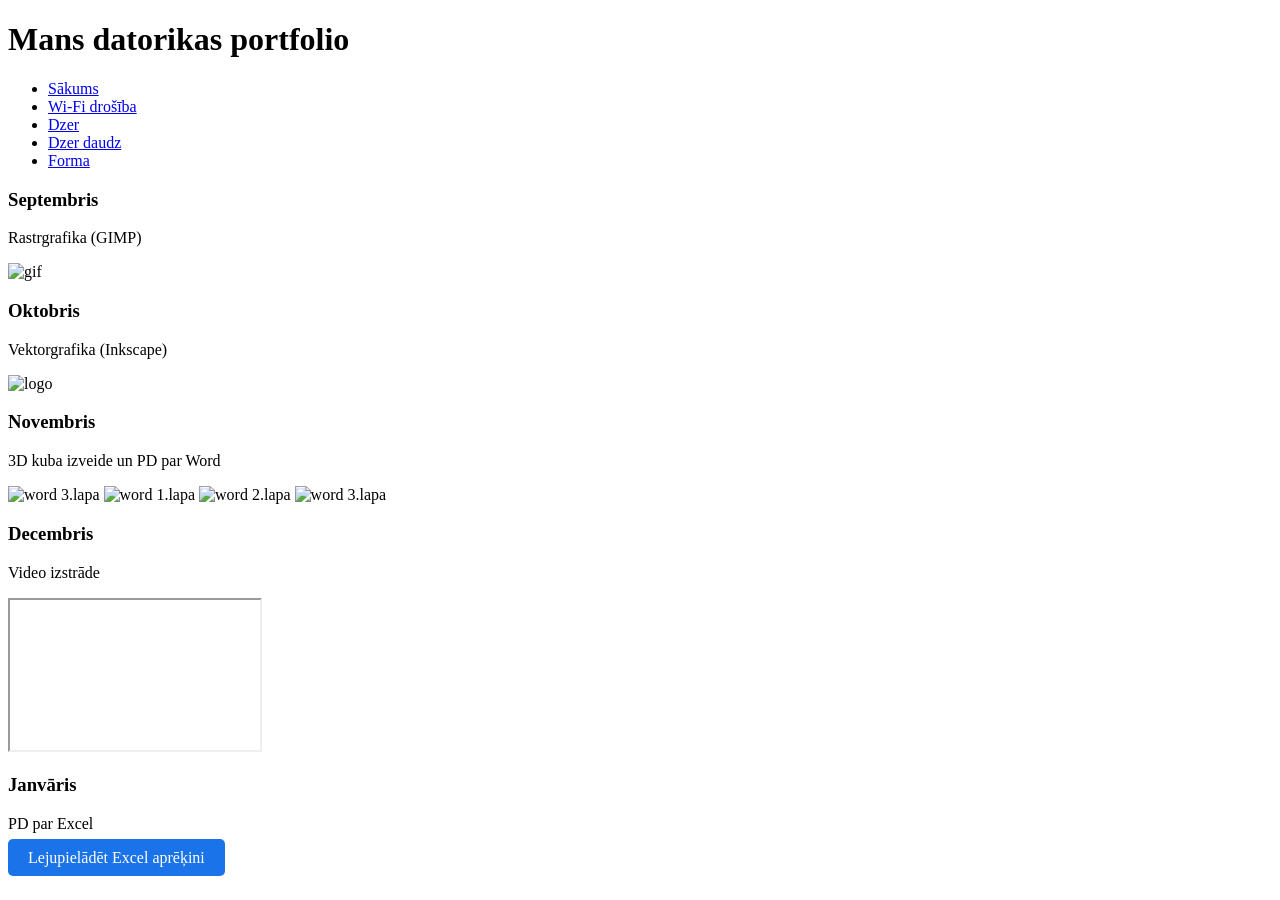
==== index.html @ 13b3e9d3 "" ====
<!DOCTYPE html>
<html lang="lv">
<head>
<meta charset="UTF-8">
<meta name="viewport" content="width=device-width, initial-scale=1.0">
<title>Mans datorikas portfolio</title>
<link rel="stylesheet" href="css/newcss.css">

</head>
<body style="background-image:url('images/bg.jpg');">

<header>
    <h1>Mans datorikas portfolio</h1>
    <nav class="horizontal-nav">
        <ul>
            <li><a href="index.html">Sākums</a></li>
            <li><a href="otrais.html">Wi-Fi drošība</a></li>
            <li><a href="dzer.html">Dzer</a></li>
            <li><a href="dzerdaudz.html">Dzer daudz</a></li>
            <li><a href="forma.html">Forma</a></li>
        </ul>
    </nav>
</header>

<main>
<div class="timeline">
    <section class="timeline-container left">
        <div class="content">
            <h3>Septembris</h3>
            <p>Rastrgrafika (GIMP)</p>
            <img src="images/gif.gif" width="250" alt="gif">
        </div>
    </section>

    <section class="timeline-container right">
        <div class="content">
            <h3>Oktobris</h3>
            <p>Vektorgrafika (Inkscape)</p>
            <img src="images/logo.png" width="200" alt="logo">
        </div>
    </section>

    <section class="timeline-container left">
        <div class="content">
            <h3>Novembris</h3>
            <p>3D kuba izveide un PD par Word</p>
            <img src="images/tinkercad.png" height="250" alt="word 3.lapa">
            <img src="images/word1.png" height="250" alt="word 1.lapa">
            <img src="images/word2.png" height="250" alt="word 2.lapa">
            <img src="images/word3.png" height="250" alt="word 3.lapa">
        </div>
    </section>

    <section class="timeline-container right">
        <div class="content">
            <h3>Decembris</h3>
            <p>Video izstrāde</p>
            <iframe width="250" src="https://www.youtube.com/embed/1aHmJi99iUU" title="YouTube video player" allowfullscreen></iframe>
        </div>
    </section>
    <section class="timeline-container left">
        <div class="content">
            <h3>Janvāris</h3>
            <p>PD par Excel</p>
            <a href="aprekini.xlsx" download style="padding:10px 20px; background-color:#1a73e8; color:white; text-decoration:none; border-radius:5px;">Lejupielādēt Excel aprēķini</a>
        </div>
    </section>
</div>
</main>

</body>
</html>
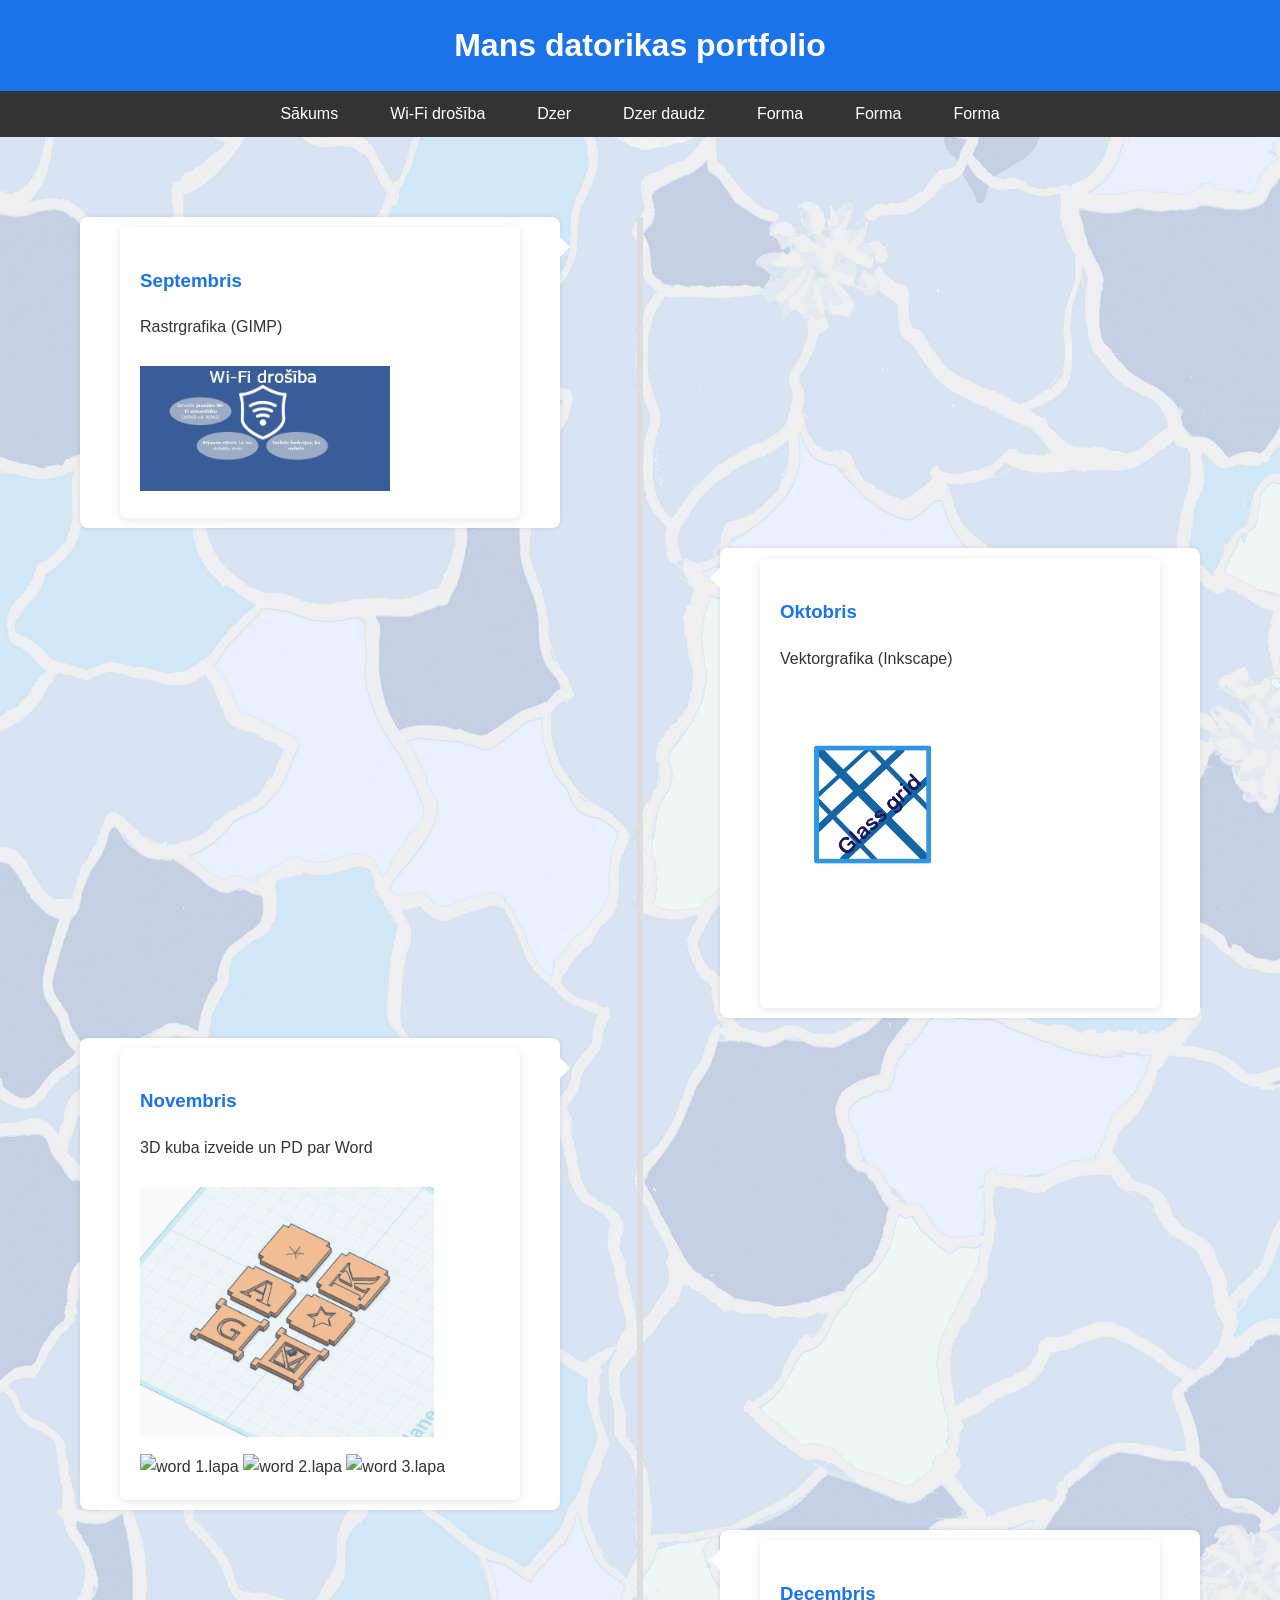
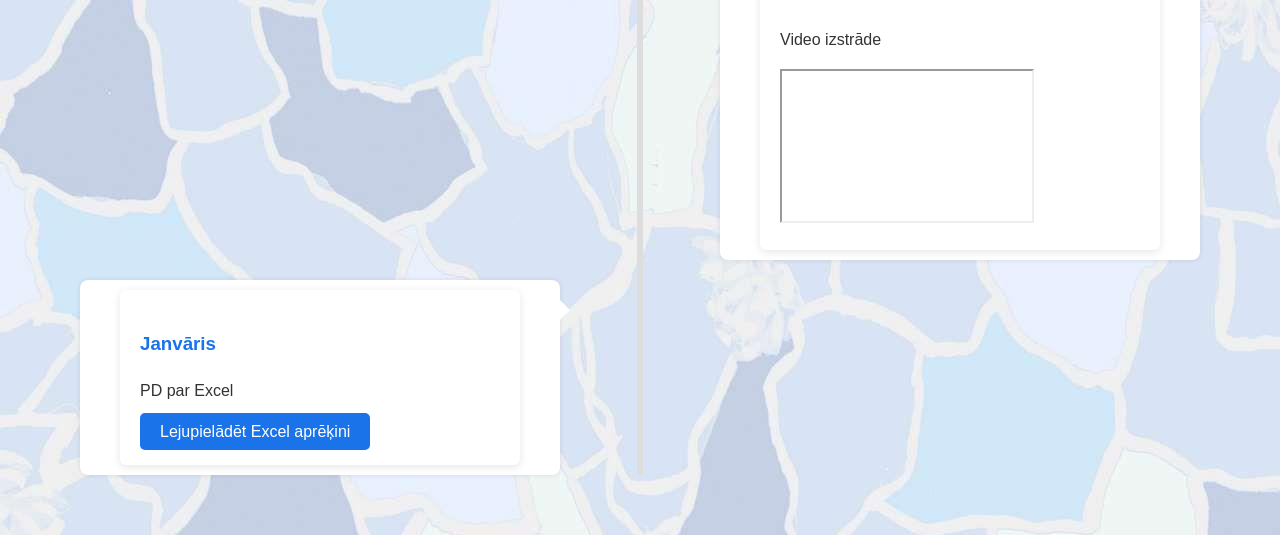
==== commit 42f6dbf0: "Update index.html" ====
--- a/index.html
+++ b/index.html
@@ -18,6 +18,8 @@
             <li><a href="dzer.html">Dzer</a></li>
             <li><a href="dzerdaudz.html">Dzer daudz</a></li>
             <li><a href="forma.html">Forma</a></li>
+            <li><a href="skola.html">Forma</a></li>
+            <li><a href="baiti.html">Forma</a></li>
         </ul>
     </nav>
 </header>
@@ -69,4 +71,4 @@
 </main>
 
 </body>
-</html>+</html>
--- a/css/newcss.css
+++ b/css/newcss.css
@@ -0,0 +1,177 @@
+body {
+    font-family: Arial, sans-serif;
+    margin: 0;
+    padding: 0;
+    background-color: lightblue;
+    color: #333;
+    line-height: 1.6;
+
+    /* Attēls */
+    background-image: url("public_html/images/bg.jpg");
+
+    /* Atkārto horizontāli un vertikāli */
+    background-repeat: repeat;
+    
+    background-position: top left;
+    
+    background-size: auto;
+}
+
+/* Header */
+header {
+    width: 100%;
+    position: sticky;
+    top: 0;
+    z-index: 1000;
+}
+
+/* Virsraksts */
+header h1 {
+    margin: 0;
+    padding: 20px;
+    background-color: #1a73e8;
+    color: white;
+    text-align: center;
+    box-shadow: 0 2px 5px rgba(0,0,0,0.2);
+}
+
+/* Navigācija */
+nav.horizontal-nav {
+    width: 100%;
+    background-color: #333;
+}
+
+nav.horizontal-nav ul {
+    list-style: none;
+    margin: 0;
+    padding: 0;
+    display: flex;
+    justify-content: center;
+}
+
+nav.horizontal-nav ul li {
+    margin: 0 10px;
+}
+
+nav.horizontal-nav ul li a {
+    display: block;
+    color: white;
+    padding: 10px 16px;
+    text-decoration: none;
+}
+
+nav.horizontal-nav ul li a:hover {
+    background-color: #111;
+}
+
+/* Saturs */
+main {
+    padding: 20px;
+    margin-top: 20px;
+}
+
+/* Timeline stils */
+.timeline {
+    position: relative;
+    max-width: 800px;
+    margin: 40px auto;
+}
+
+.timeline::after {
+    content: '';
+    position: absolute;
+    width: 6px;
+    background-color: #ddd;
+    top: 0;
+    bottom: 0;
+    left: 50%;
+    margin-left: -3px;
+}
+
+.timeline-container {
+    padding: 10px 40px;
+    position: relative;
+    width: 50%;
+}
+
+.left { left: -40%; }
+.right { left: 40%; }
+
+.left::before, .right::before {
+    content: "";
+    position: absolute;
+    top: 20px;
+    width: 0;
+    height: 0;
+    border: medium solid white;
+}
+
+.left::before {
+    right: -10px;
+    border-width: 10px 0 10px 10px;
+    border-color: transparent transparent transparent white;
+}
+
+.right::before {
+    left: -10px;
+    border-width: 10px 10px 10px 0;
+    border-color: transparent white transparent transparent;
+}
+
+.content {
+    padding: 20px;
+    background-color: white;
+    border-radius: 6px;
+    box-shadow: 0 2px 8px rgba(0,0,0,0.1);
+}
+
+h1, h2, h3 { color: #1a73e8; }
+
+section {
+    background: white;
+    padding: 15px;
+    margin-bottom: 20px;
+    border-radius: 8px;
+    box-shadow: 0 0 5px rgba(0,0,0,0.1);
+    max-width: 800px;
+    margin-left: auto;
+    margin-right: auto;
+}
+
+section img { margin-top: 10px; }
+
+@media screen and (max-width: 800px) {
+    .timeline-container {
+        width: 100%;
+        padding-left: 20px;
+        padding-right: 20px;
+        left: 0 !important;
+    }
+}
+/* Vertikālā izvēlne */
+nav.vertical-nav {
+    width: 200px;
+    position: fixed;
+    top: 140px; /* zem header + horizontal nav */
+    left: 0;
+    background-color: #006699;
+    padding-top: 20px;
+    height: 100%;
+}
+
+nav.vertical-nav ul {
+    list-style: none;
+    margin: 0;
+    padding: 0;
+}
+
+nav.vertical-nav ul li a {
+    display: block;
+    color: white;
+    padding: 12px 20px;
+    text-decoration: none;
+}
+
+nav.vertical-nav ul li a:hover {
+    background-color: #004466;
+}
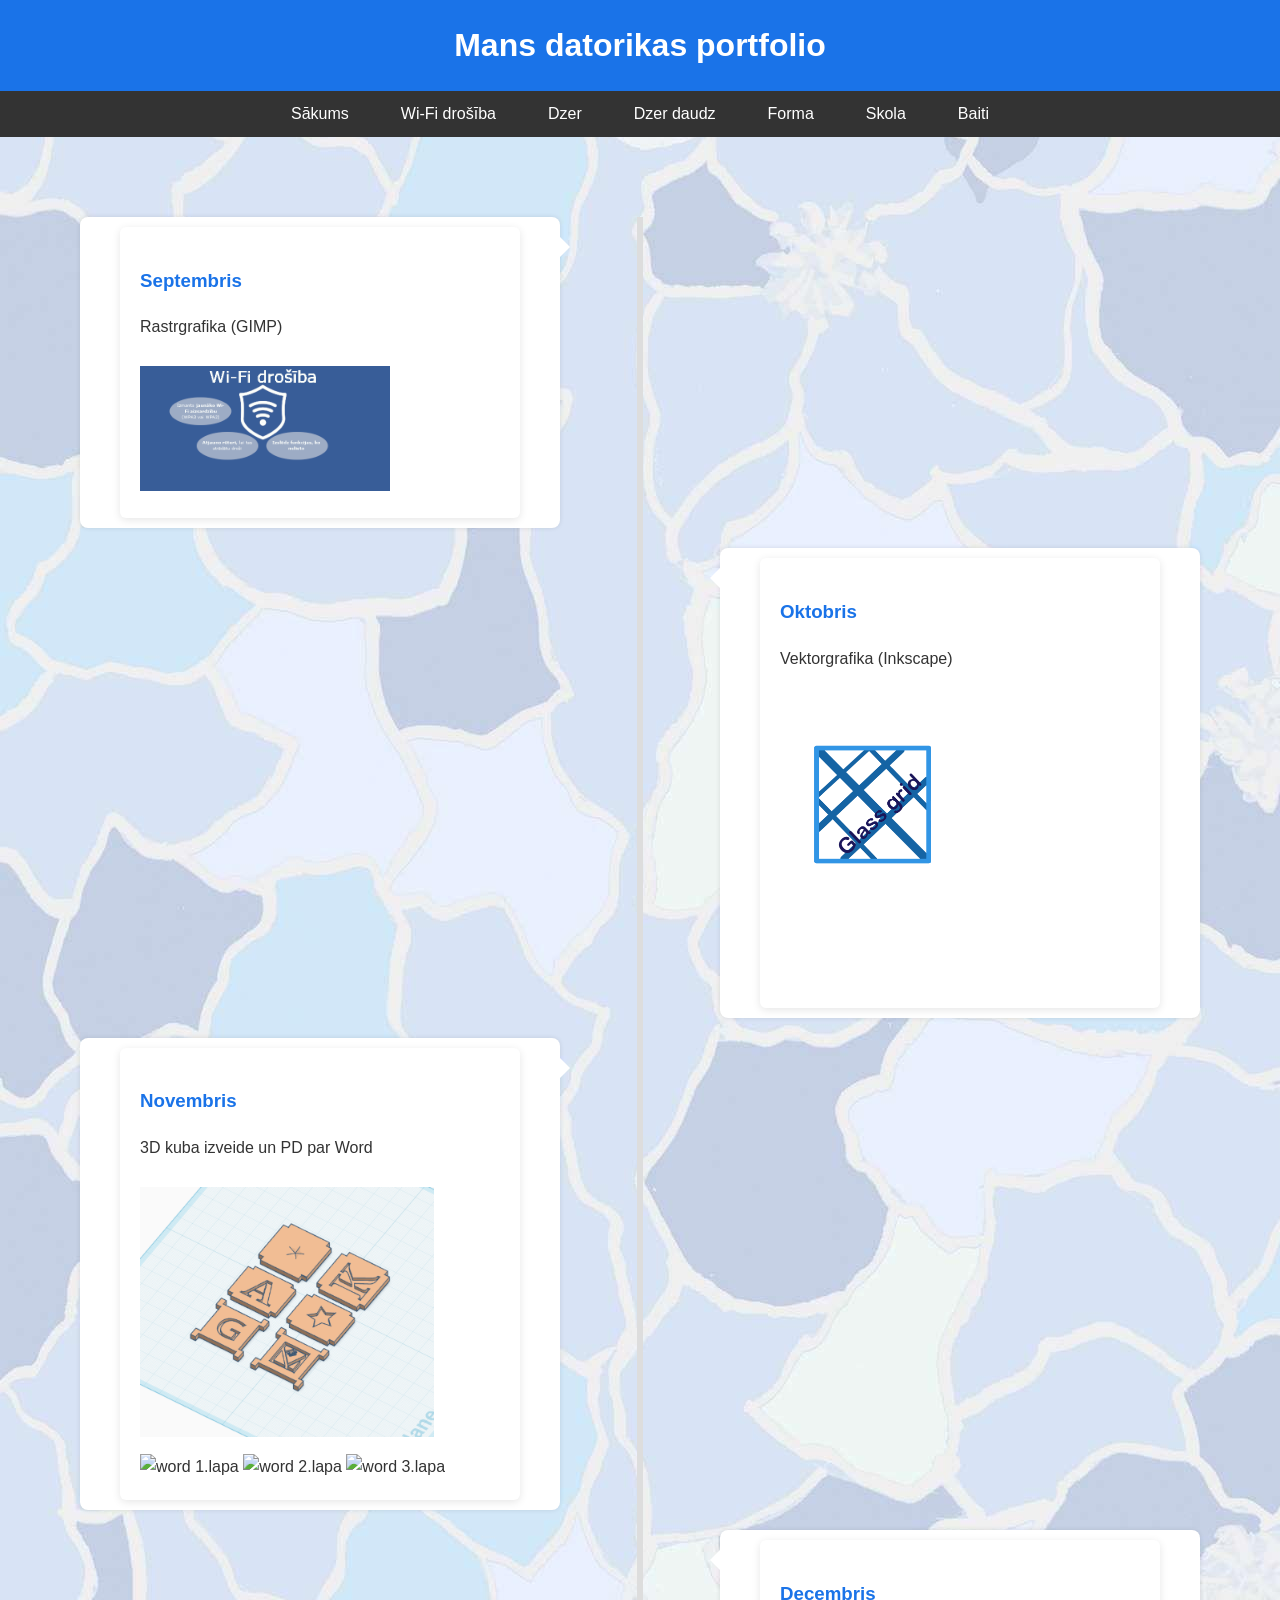
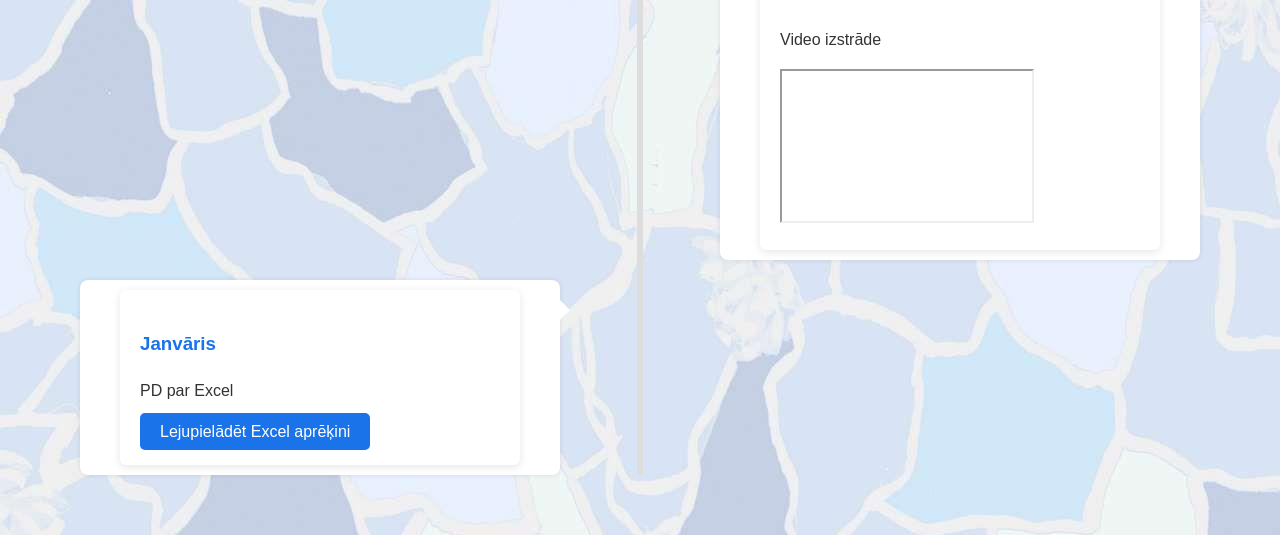
==== commit a5287377: "Update index.html" ====
--- a/index.html
+++ b/index.html
@@ -18,8 +18,8 @@
             <li><a href="dzer.html">Dzer</a></li>
             <li><a href="dzerdaudz.html">Dzer daudz</a></li>
             <li><a href="forma.html">Forma</a></li>
-            <li><a href="skola.html">Forma</a></li>
-            <li><a href="baiti.html">Forma</a></li>
+            <li><a href="skola.html">Skola</a></li>
+            <li><a href="baiti.html">Baiti</a></li>
         </ul>
     </nav>
 </header>
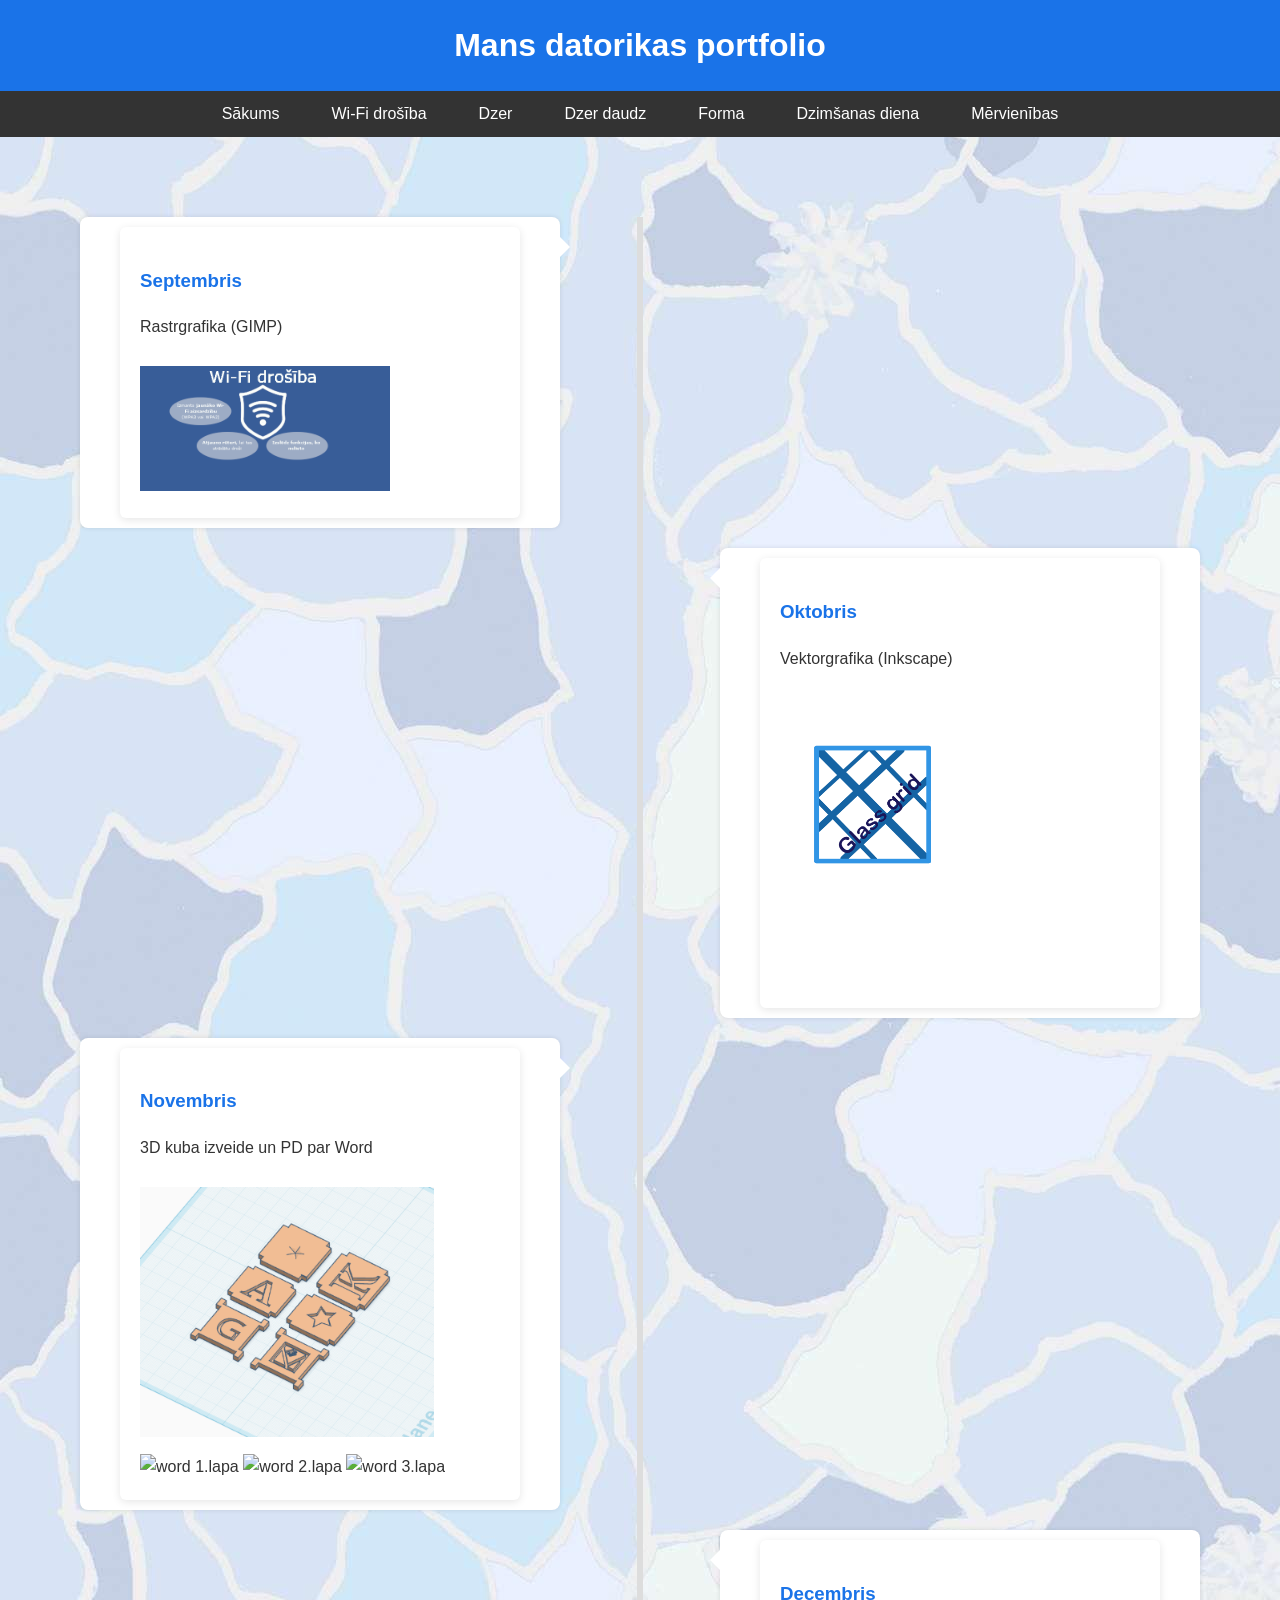
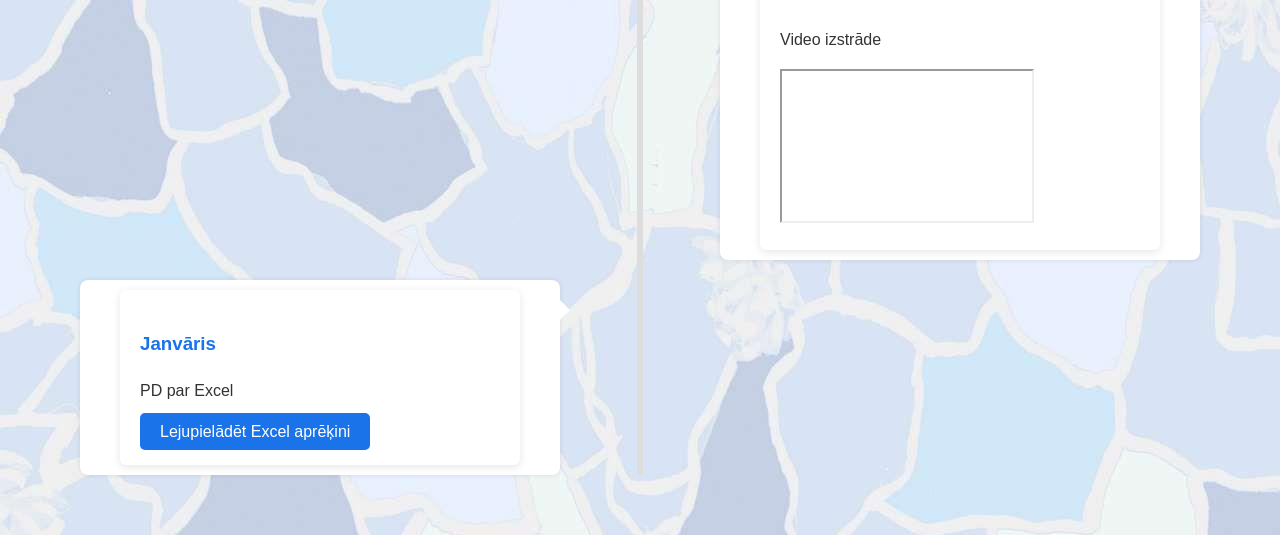
==== commit 707b34f6: "Update index.html" ====
--- a/index.html
+++ b/index.html
@@ -18,8 +18,8 @@
             <li><a href="dzer.html">Dzer</a></li>
             <li><a href="dzerdaudz.html">Dzer daudz</a></li>
             <li><a href="forma.html">Forma</a></li>
-            <li><a href="skola.html">Skola</a></li>
-            <li><a href="baiti.html">Baiti</a></li>
+            <li><a href="dzd.html">Dzimšanas diena</a></li>
+            <li><a href="mervienibas.html">Mērvienības</a></li>
         </ul>
     </nav>
 </header>
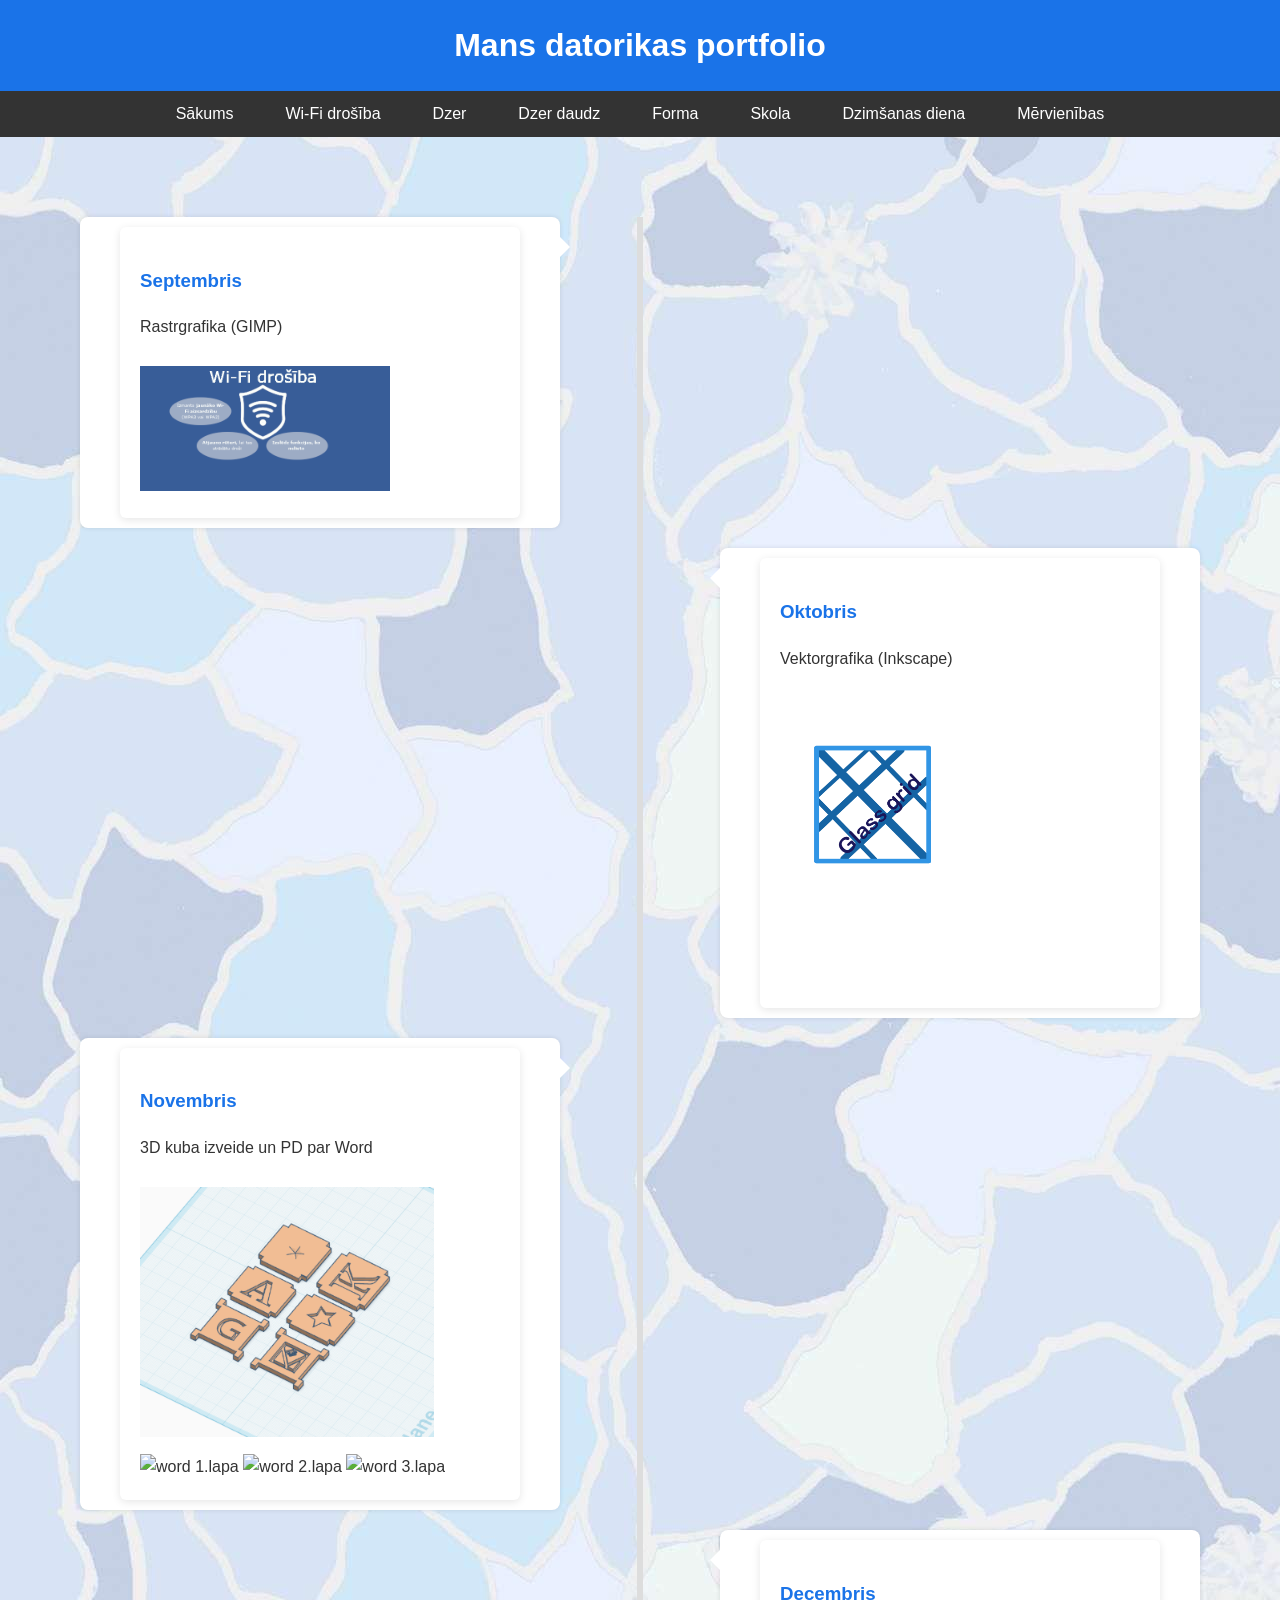
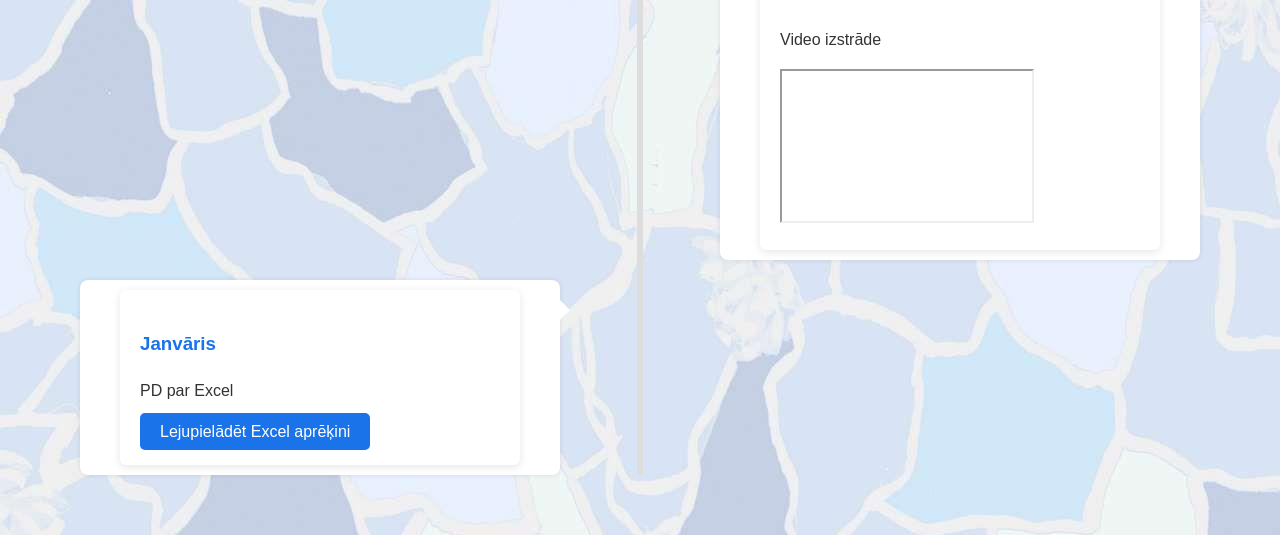
==== commit f9939941: "Update index.html" ====
--- a/index.html
+++ b/index.html
@@ -18,6 +18,7 @@
             <li><a href="dzer.html">Dzer</a></li>
             <li><a href="dzerdaudz.html">Dzer daudz</a></li>
             <li><a href="forma.html">Forma</a></li>
+            <li><a href="skola.html">Skola</a></li>
             <li><a href="dzd.html">Dzimšanas diena</a></li>
             <li><a href="mervienibas.html">Mērvienības</a></li>
         </ul>
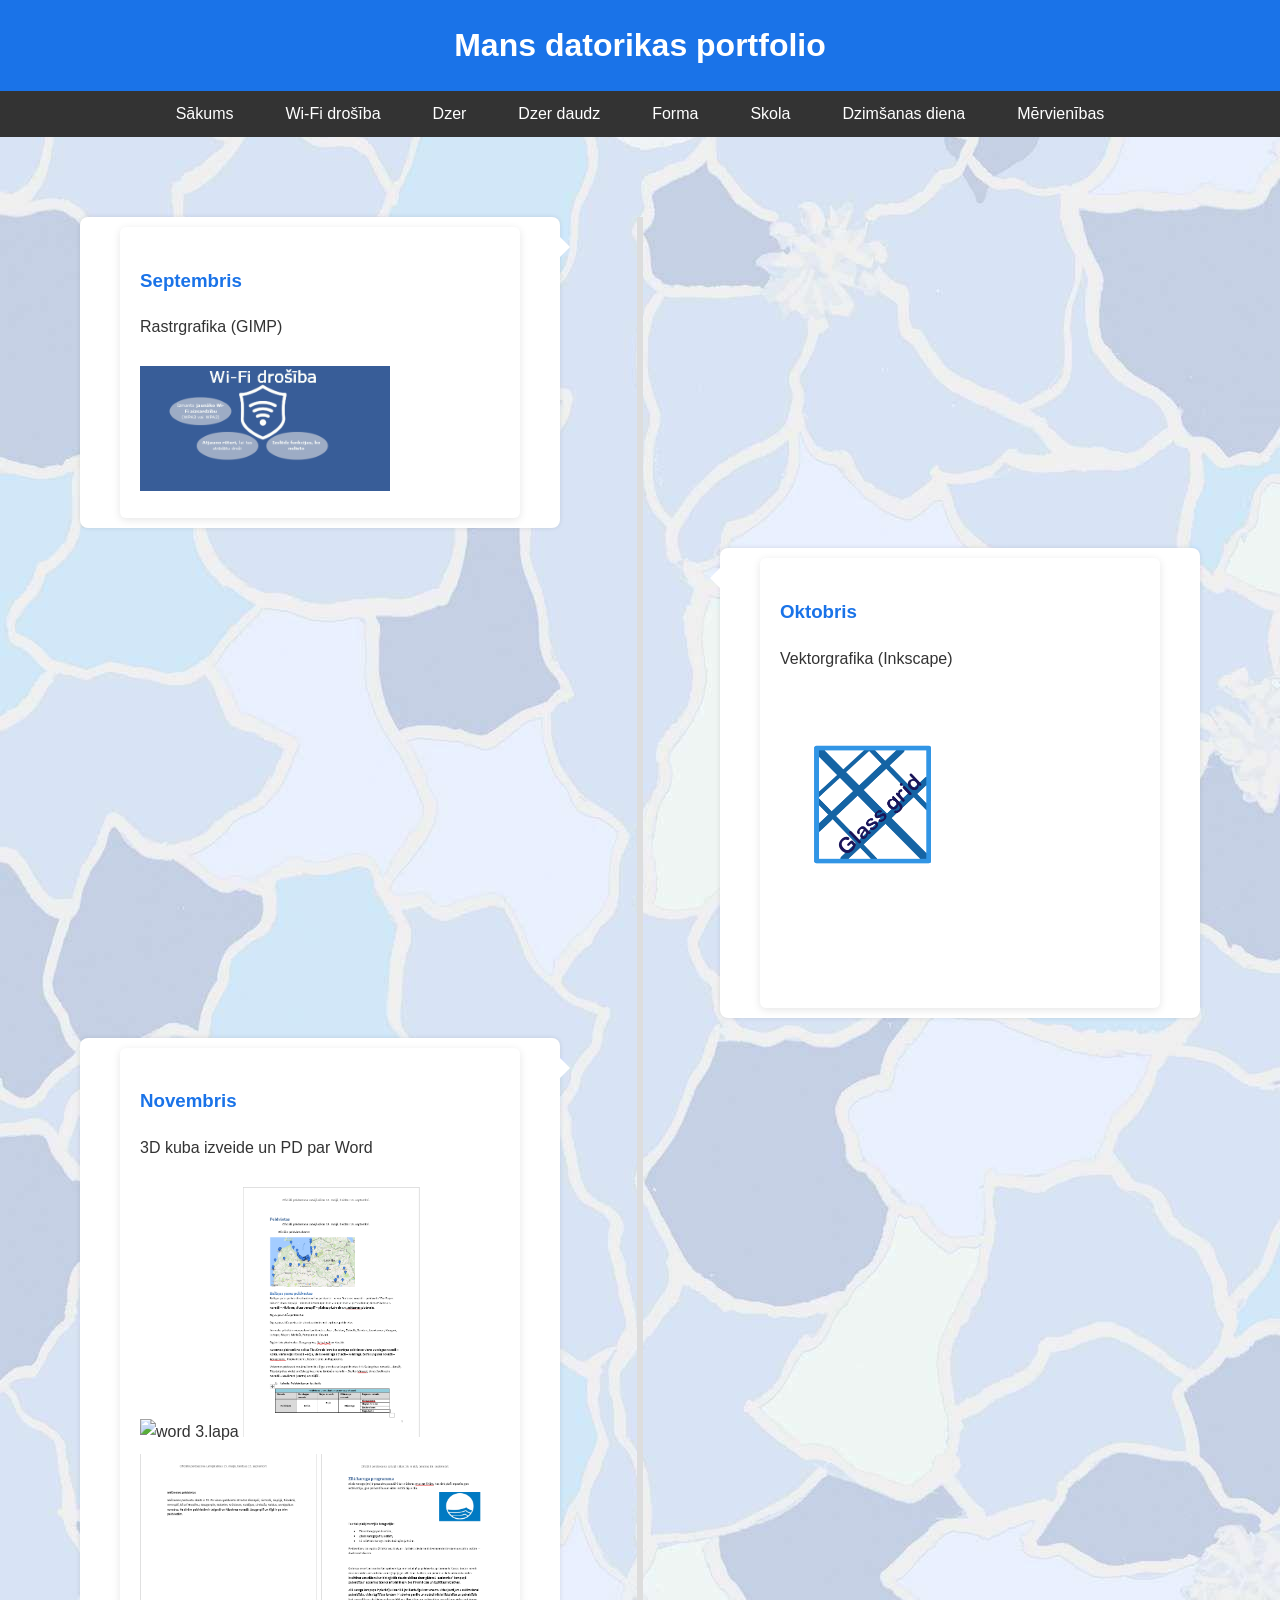
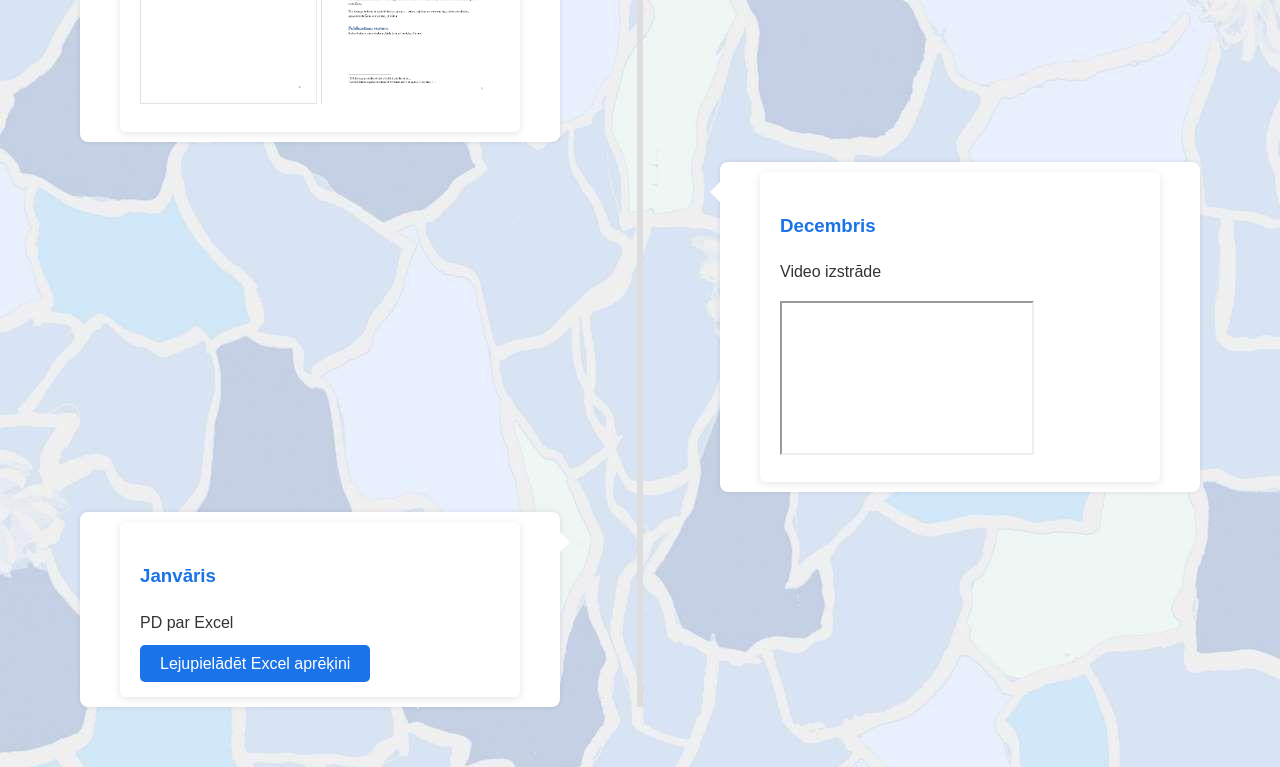
==== commit c247e6b3: "Update index.html" ====
--- a/index.html
+++ b/index.html
@@ -47,10 +47,10 @@
         <div class="content">
             <h3>Novembris</h3>
             <p>3D kuba izveide un PD par Word</p>
-            <img src="images/tinkercad.png" height="250" alt="word 3.lapa">
-            <img src="images/word1.png" height="250" alt="word 1.lapa">
-            <img src="images/word2.png" height="250" alt="word 2.lapa">
-            <img src="images/word3.png" height="250" alt="word 3.lapa">
+            <img src="images/tinkercad.PNG" height="250" alt="word 3.lapa">
+            <img src="images/word1.PNG" height="250" alt="word 1.lapa">
+            <img src="images/word2.PNG" height="250" alt="word 2.lapa">
+            <img src="images/word3.PNG" height="250" alt="word 3.lapa">
         </div>
     </section>
 
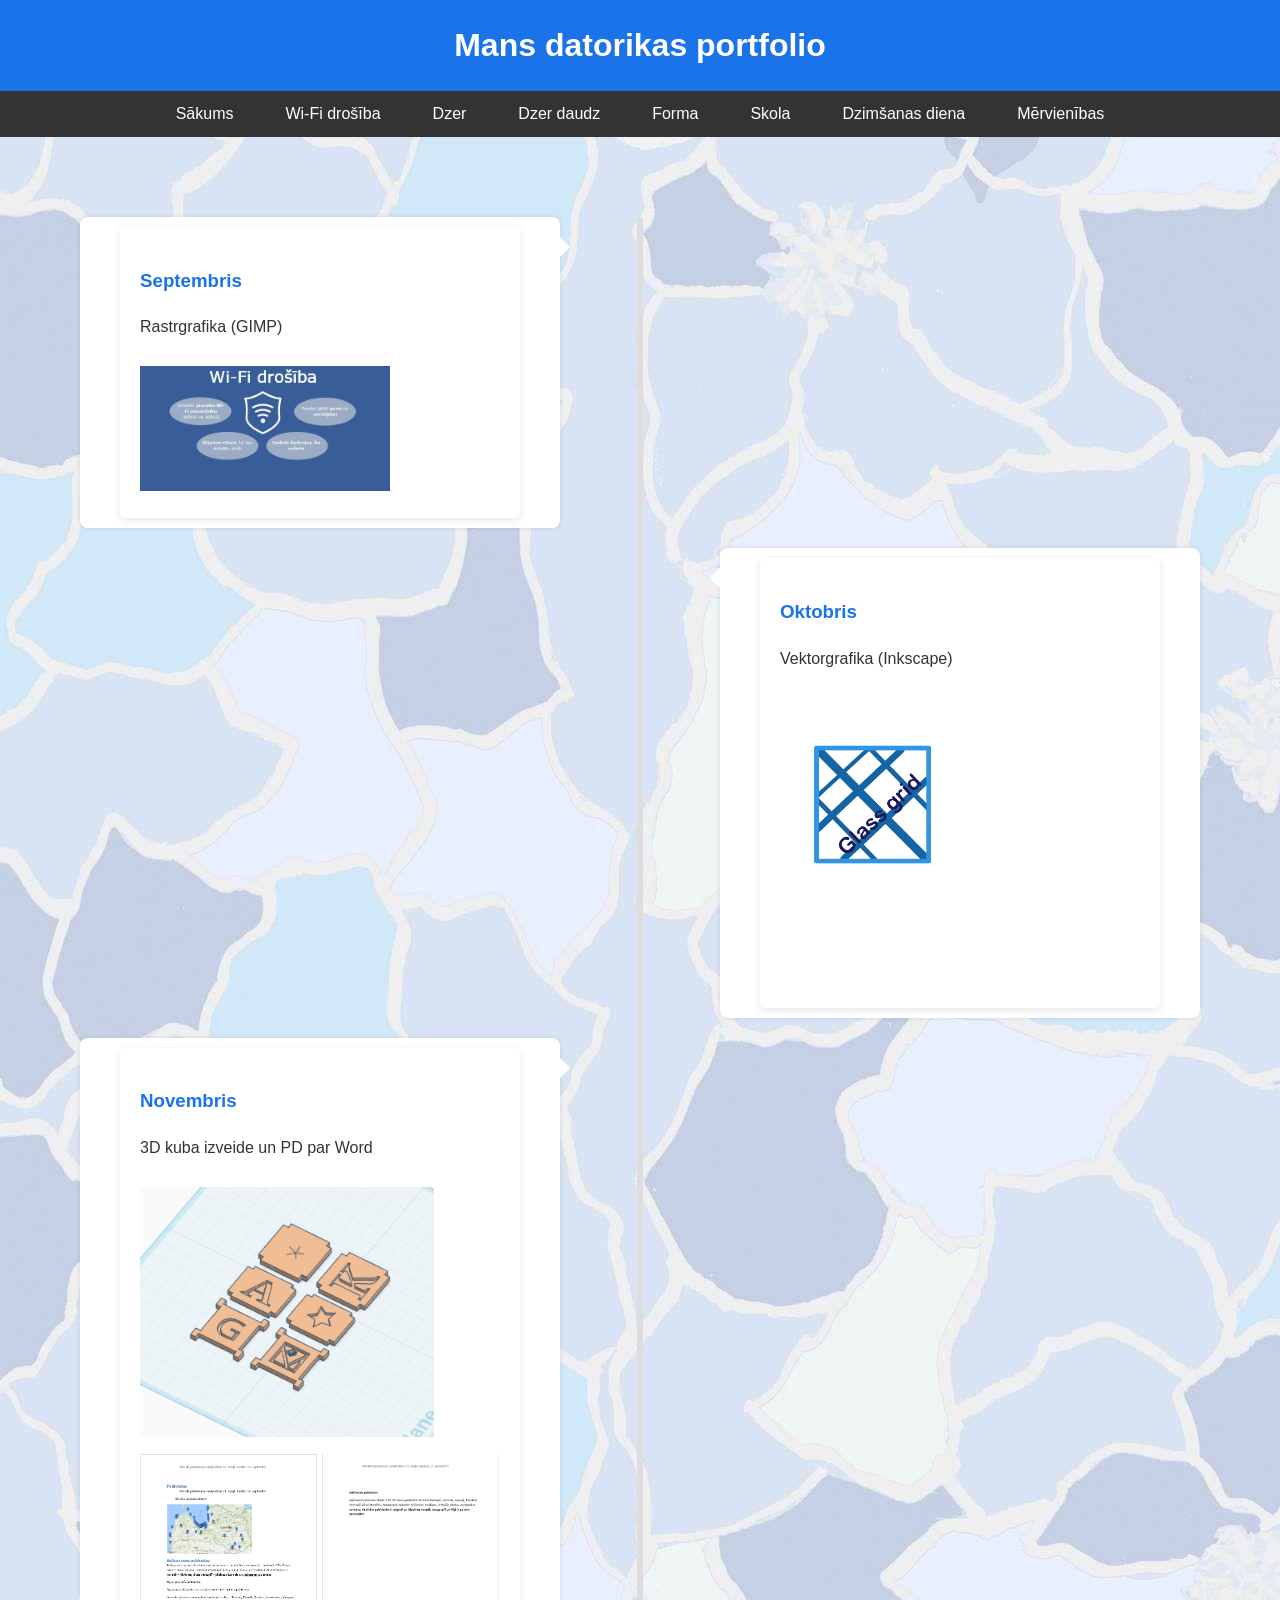
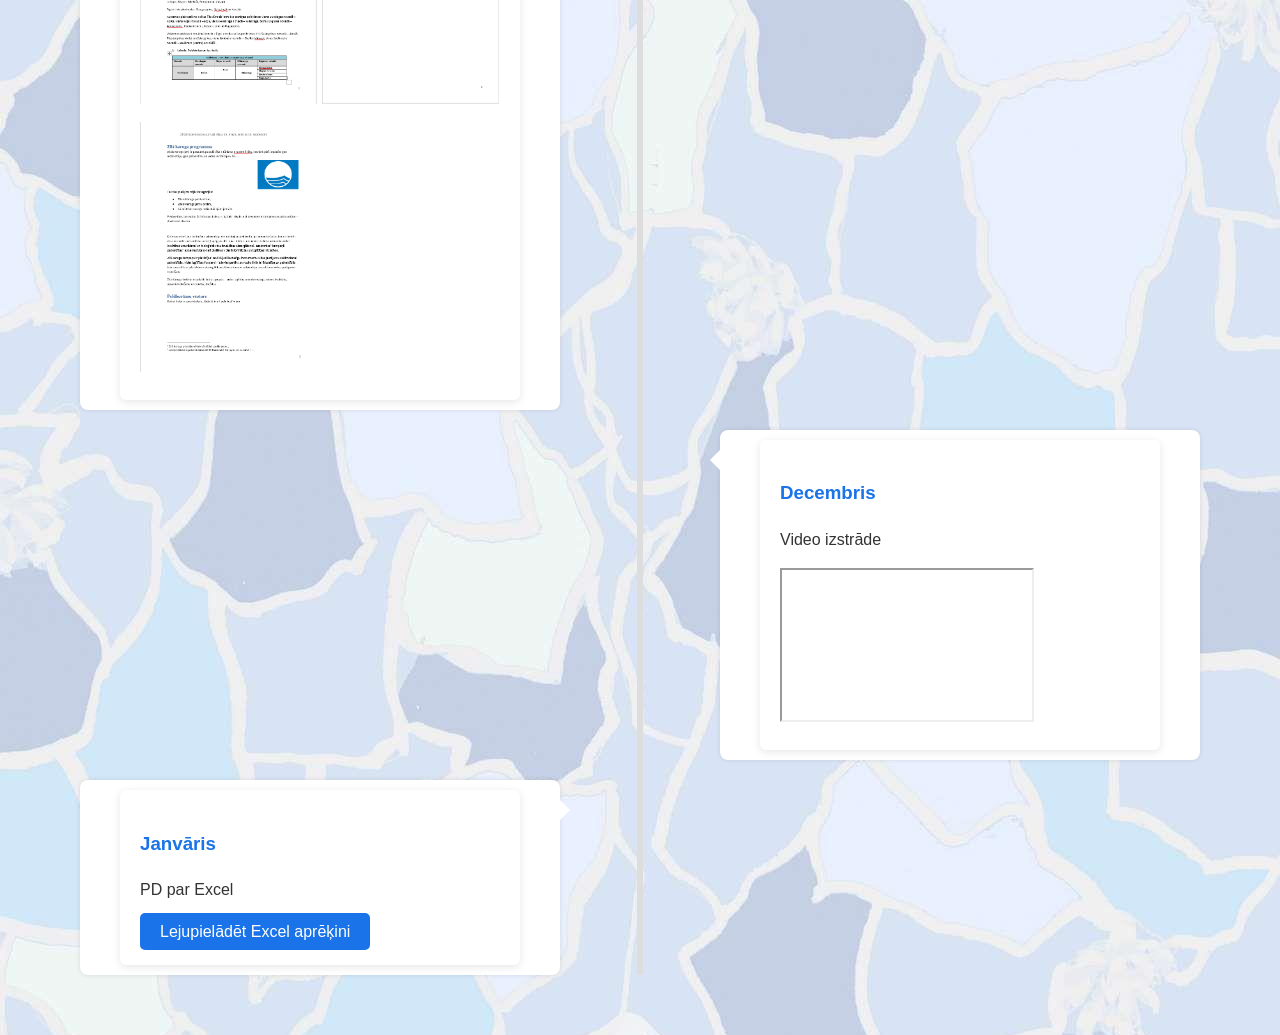
==== commit b3ddb01a: "Update index.html" ====
--- a/index.html
+++ b/index.html
@@ -47,10 +47,10 @@
         <div class="content">
             <h3>Novembris</h3>
             <p>3D kuba izveide un PD par Word</p>
-            <img src="images/tinkercad.PNG" height="250" alt="word 3.lapa">
-            <img src="images/word1.PNG" height="250" alt="word 1.lapa">
-            <img src="images/word2.PNG" height="250" alt="word 2.lapa">
-            <img src="images/word3.PNG" height="250" alt="word 3.lapa">
+            <img src="images/tinkercad.png" height="250" alt="word 3.lapa">
+            <img src="images/word1.png" height="250" alt="word 1.lapa">
+            <img src="images/word2.png" height="250" alt="word 2.lapa">
+            <img src="images/word3.png" height="250" alt="word 3.lapa">
         </div>
     </section>
 
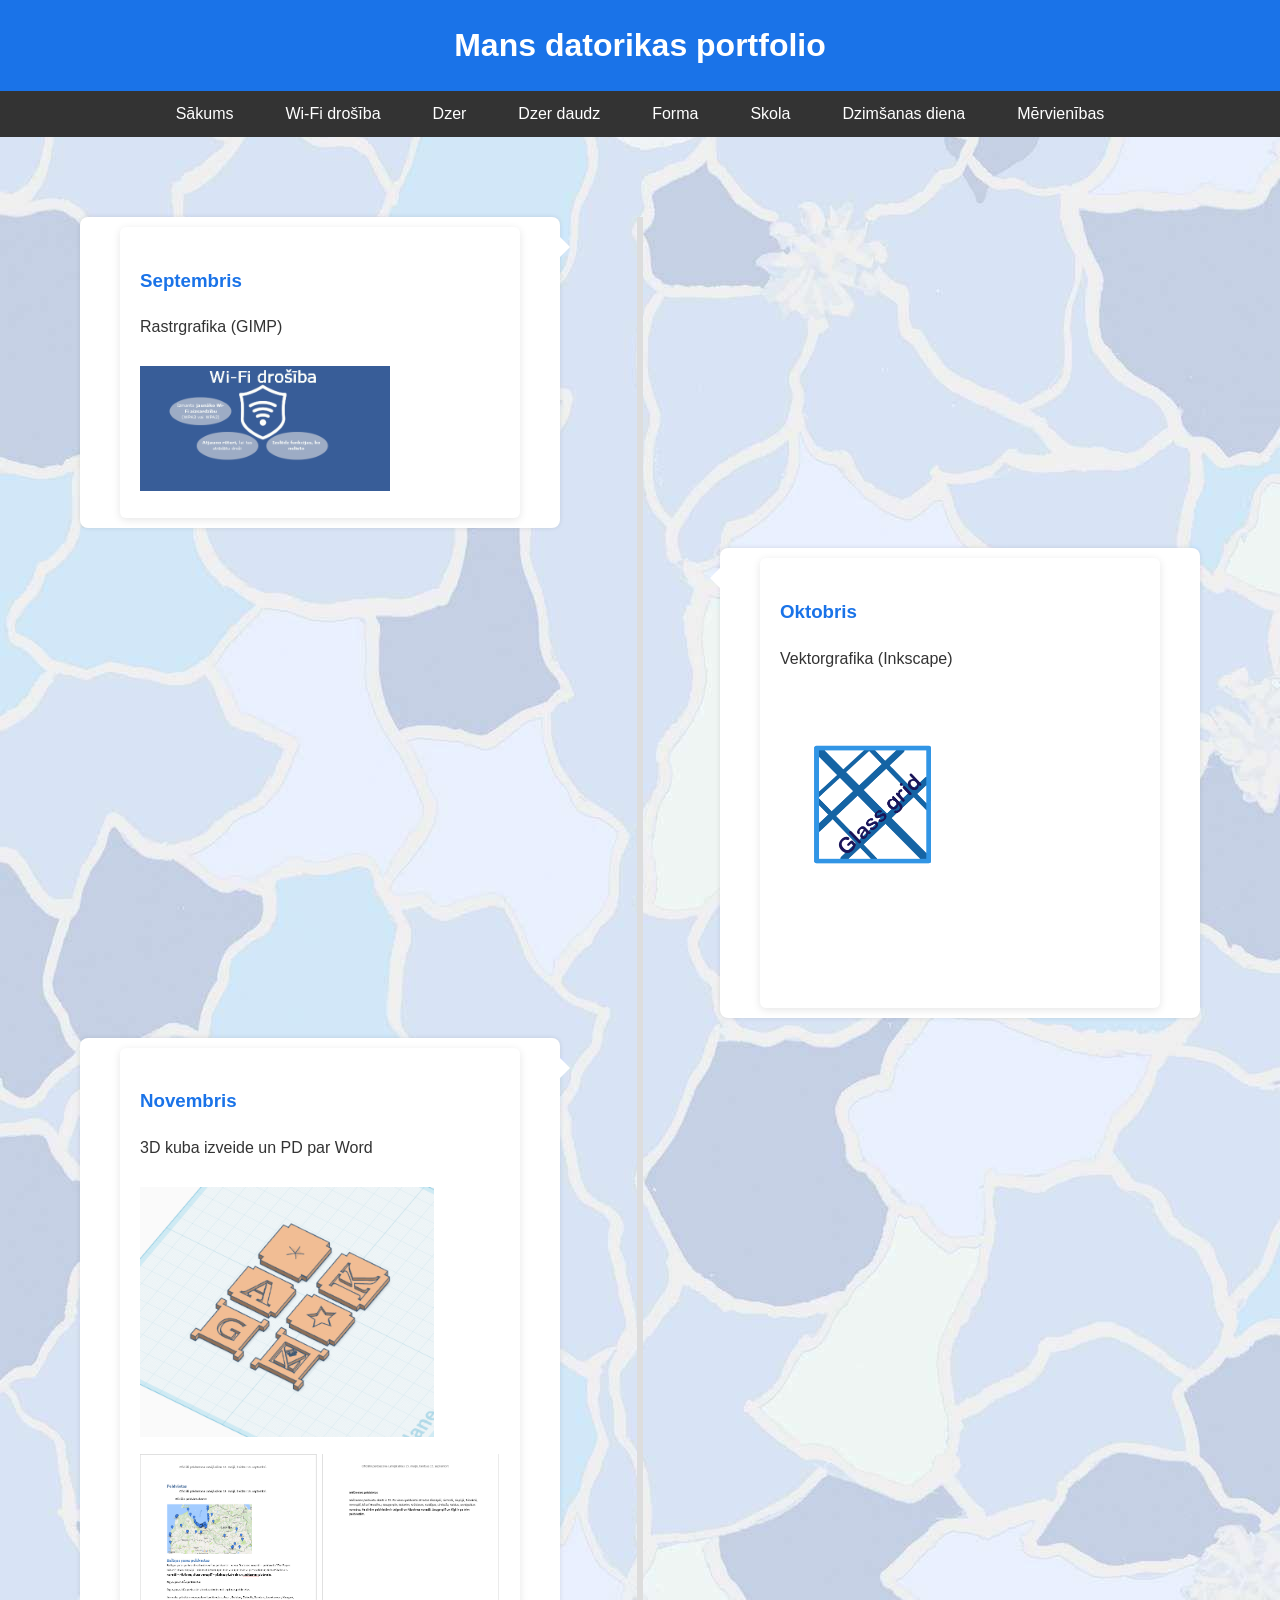
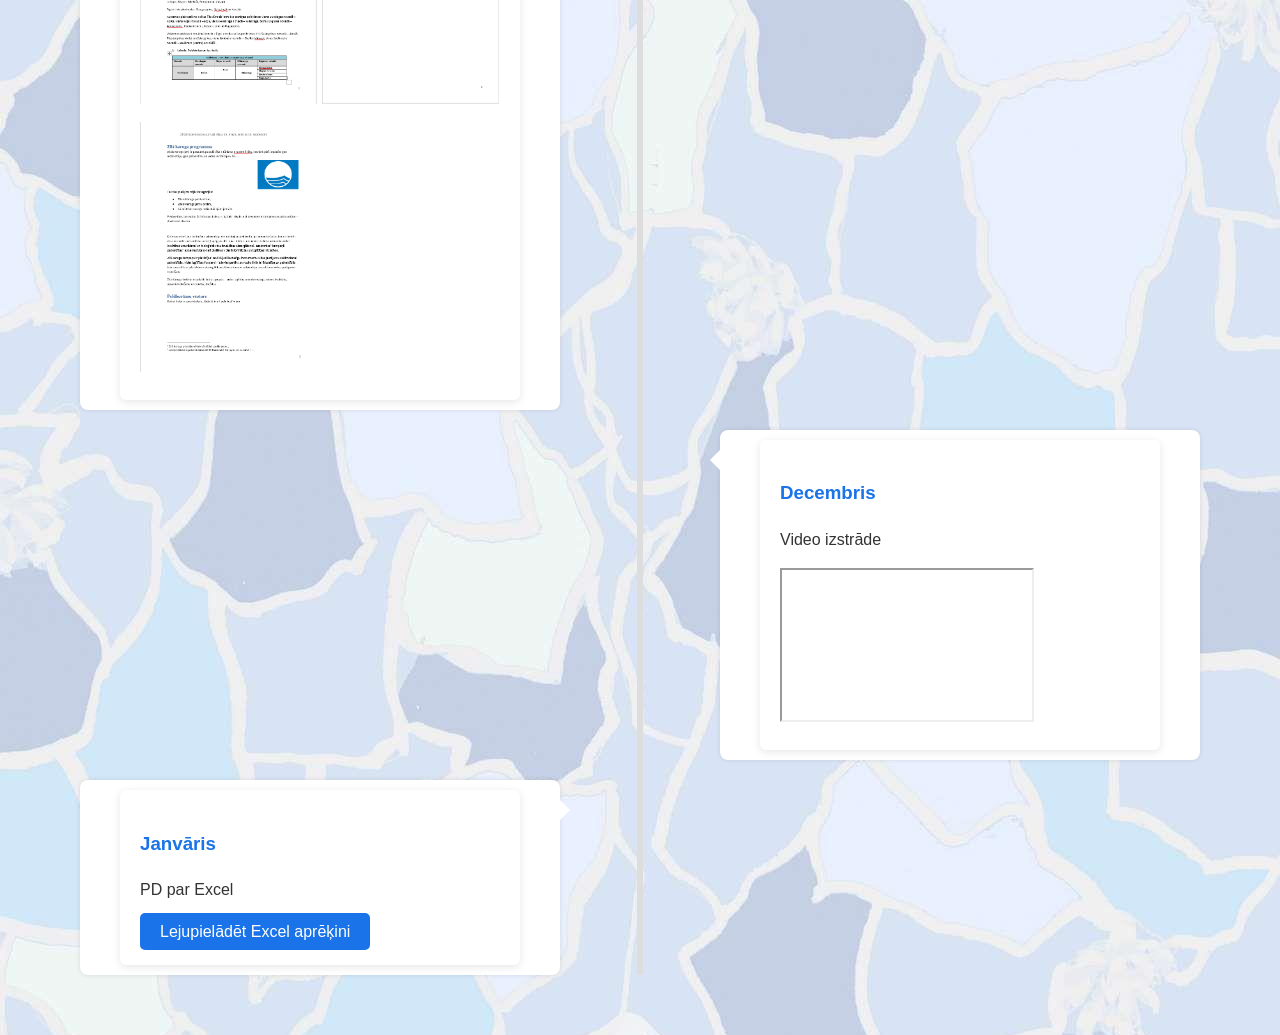
==== commit 1b691f61: "Update index.html" ====
--- a/index.html
+++ b/index.html
@@ -47,7 +47,7 @@
         <div class="content">
             <h3>Novembris</h3>
             <p>3D kuba izveide un PD par Word</p>
-            <img src="images/tinkercad.png" height="250" alt="word 3.lapa">
+            <img src="images/tinkercad.png" height="250" alt="tinkercad">
             <img src="images/word1.png" height="250" alt="word 1.lapa">
             <img src="images/word2.png" height="250" alt="word 2.lapa">
             <img src="images/word3.png" height="250" alt="word 3.lapa">
